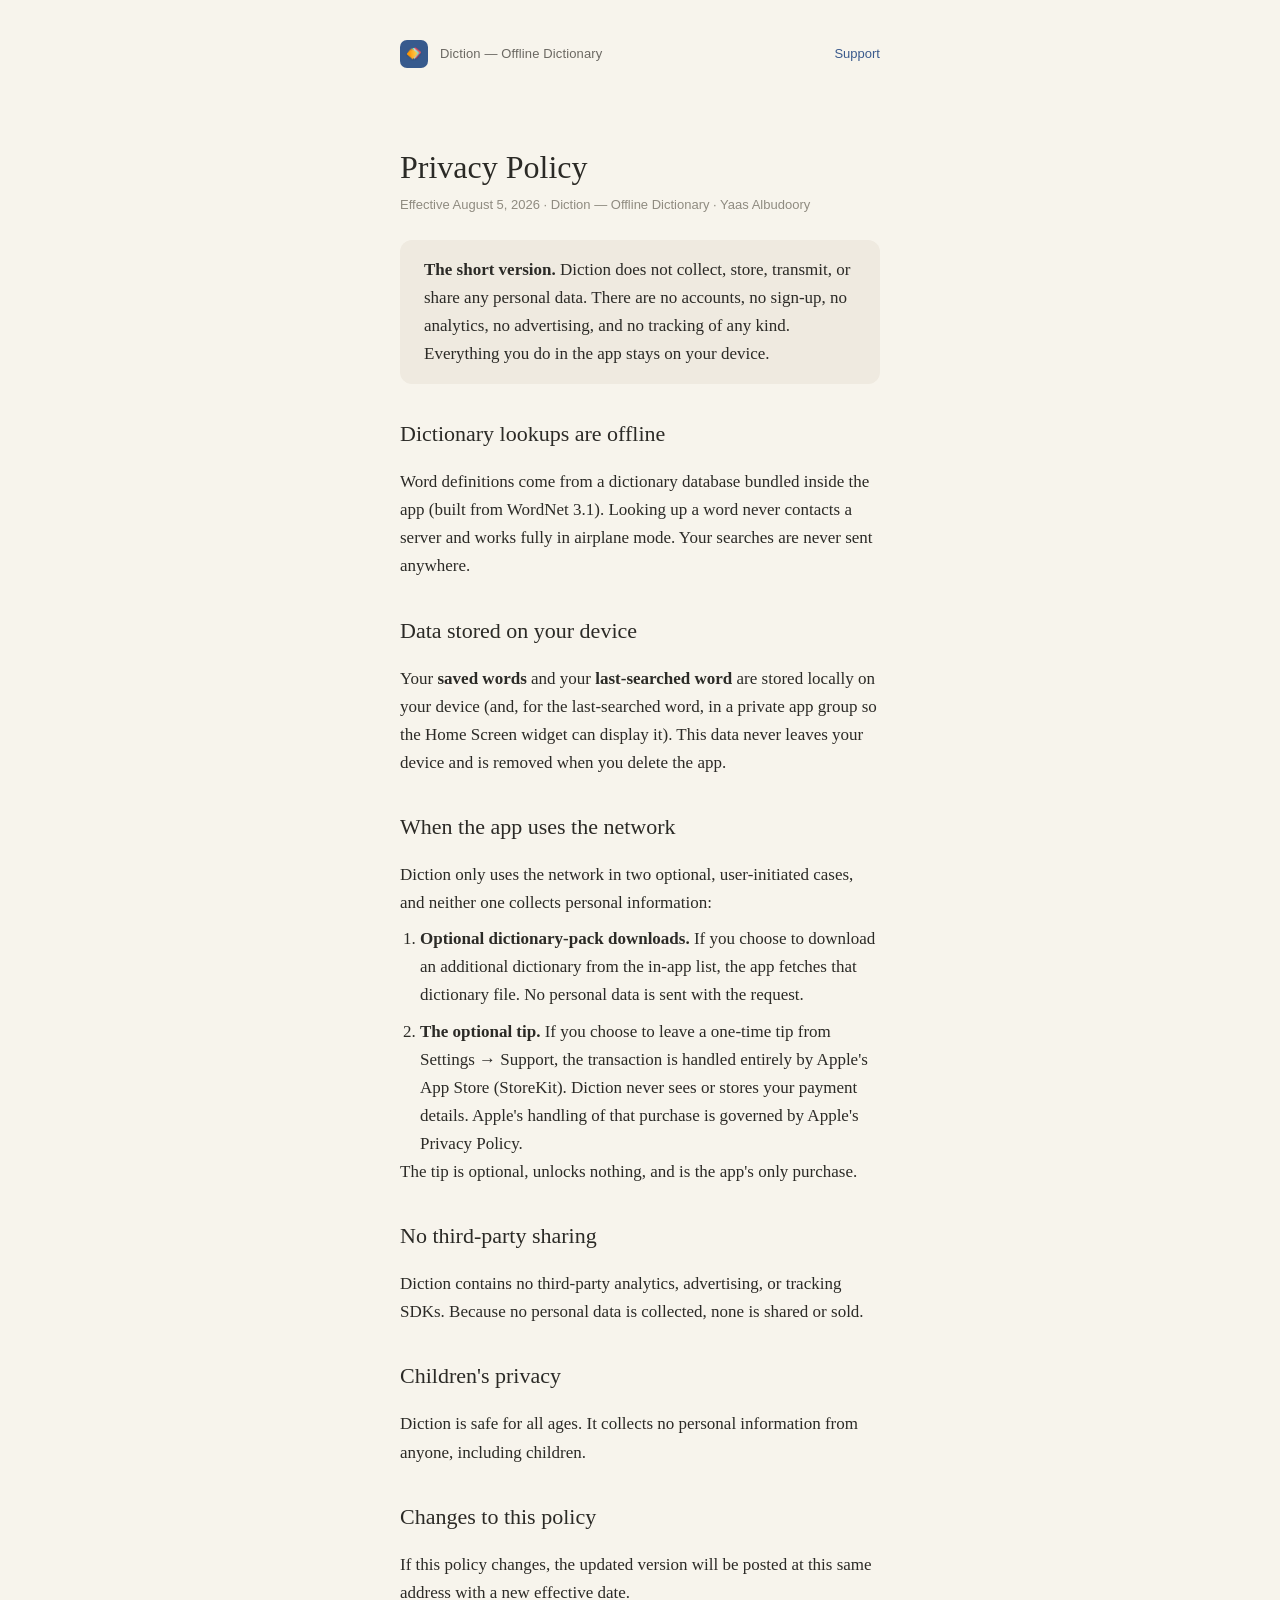
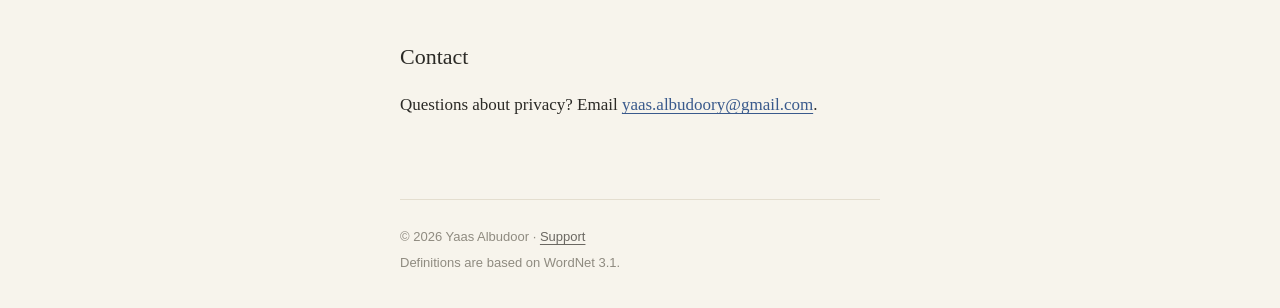
==== privacy/index.html @ 35ffe4fd "Support and privacy pages for Diction" ====
<!doctype html>
<html lang="en">
<head>
  <meta charset="utf-8">
  <meta name="viewport" content="width=device-width, initial-scale=1">
  <title>Diction — Privacy Policy</title>
  <meta name="description" content="Privacy policy for Diction, an offline dictionary for iPhone. Diction collects no personal data of any kind.">
  <link rel="icon" href="../favicon.png" type="image/png">
  <link rel="apple-touch-icon" href="../icon.png">
  <link rel="stylesheet" href="../style.css">
</head>
<body>
  <div class="page">

    <header class="topbar">
      <img src="../icon.png" alt="" width="28" height="28">
      <a class="wordmark" href="../">Diction — Offline Dictionary</a>
      <nav><a href="../">Support</a></nav>
    </header>

    <main class="policy">
      <h1>Privacy Policy</h1>
      <p class="effective">Effective August 5, 2026 · Diction — Offline Dictionary · Yaas Albudoory</p>

      <div class="inset">
        <p><strong>The short version.</strong> Diction does not collect,
        store, transmit, or share any personal data. There are no accounts,
        no sign-up, no analytics, no advertising, and no tracking of any
        kind. Everything you do in the app stays on your device.</p>
      </div>

      <h2>Dictionary lookups are offline</h2>
      <p>Word definitions come from a dictionary database bundled inside the
      app (built from WordNet 3.1). Looking up a word never contacts a
      server and works fully in airplane mode. Your searches are never sent
      anywhere.</p>

      <h2>Data stored on your device</h2>
      <p>Your <strong>saved words</strong> and your <strong>last-searched
      word</strong> are stored locally on your device (and, for the
      last-searched word, in a private app group so the Home Screen widget
      can display it). This data never leaves your device and is removed
      when you delete the app.</p>

      <h2>When the app uses the network</h2>
      <p>Diction only uses the network in two optional, user-initiated
      cases, and neither one collects personal information:</p>
      <ol>
        <li><strong>Optional dictionary-pack downloads.</strong> If you
        choose to download an additional dictionary from the in-app list,
        the app fetches that dictionary file. No personal data is sent with
        the request.</li>
        <li><strong>The optional tip.</strong> If you choose to leave a
        one-time tip from Settings&nbsp;→&nbsp;Support, the transaction is
        handled entirely by Apple's App&nbsp;Store (StoreKit). Diction never
        sees or stores your payment details. Apple's handling of that
        purchase is governed by Apple's Privacy Policy.</li>
      </ol>
      <p>The tip is optional, unlocks nothing, and is the app's only
      purchase.</p>

      <h2>No third-party sharing</h2>
      <p>Diction contains no third-party analytics, advertising, or tracking
      SDKs. Because no personal data is collected, none is shared or
      sold.</p>

      <h2>Children's privacy</h2>
      <p>Diction is safe for all ages. It collects no personal information
      from anyone, including children.</p>

      <h2>Changes to this policy</h2>
      <p>If this policy changes, the updated version will be posted at this
      same address with a new effective date.</p>

      <h2>Contact</h2>
      <p>Questions about privacy? Email
      <a href="mailto:yaas.albudoory@gmail.com">yaas.albudoory@gmail.com</a>.</p>
    </main>

    <footer>
      © 2026 Yaas Albudoor ·
      <a href="../">Support</a><br>
      Definitions are based on WordNet 3.1.
    </footer>

  </div>
</body>
</html>
---- style.css ----
/* Diction — support site.
   Tokens mirror the Diction Design System (Figma) via DesignTokens.swift.
   Content voice: ui-serif (New York on Apple devices). Chrome voice: system sans. */

:root {
  color-scheme: light dark;

  /* color/* */
  --canvas: #F7F4EC;
  --elevated: #FFFDF7;
  --inset: #EFEAE0;
  --text-primary: #2B2A26;
  --text-secondary: #6B6862;
  --text-tertiary: #8F8B80;
  --hairline: #E4DECF;
  --accent: #3A5A8C;
  --accent-pressed: #2E4870;
  --discard: #C0392B;
  --store: #3B8C5A;

  /* type */
  --serif: ui-serif, "New York", "Iowan Old Style", Georgia, "Times New Roman", serif;
  --sans: -apple-system, BlinkMacSystemFont, ui-sans-serif, "Segoe UI", Helvetica, Arial, sans-serif;

  /* space */
  --space-xs: 0.25rem;
  --space-s: 0.5rem;
  --space-m: 0.75rem;
  --space-l: 1rem;
  --space-xl: 1.5rem;
  --space-xxl: 2rem;

  /* radius */
  --radius-small: 12px;
}

@media (prefers-color-scheme: dark) {
  :root {
    --canvas: #14130F;
    --elevated: #201E18;
    --inset: #0E0D0A;
    --text-primary: #EFEAE0;
    --text-secondary: #A8A296;
    --text-tertiary: #6B6862;
    --hairline: #35322A;
    --accent: #9DB4D9;
    --accent-pressed: #7B97C4;
    --discard: #E0685A;
    --store: #7CC29A;
  }
}

* { margin: 0; padding: 0; box-sizing: border-box; }

html { -webkit-text-size-adjust: 100%; }

body {
  background: var(--canvas);
  color: var(--text-primary);
  font-family: var(--serif);
  font-size: 1.0625rem; /* Content/Body 17 */
  line-height: 1.65;
}

.page {
  max-width: 33rem;
  margin: 0 auto;
  padding: var(--space-xl) var(--space-xl) var(--space-xxl);
}

/* ---- chrome ---- */

.topbar {
  display: flex;
  align-items: center;
  gap: var(--space-m);
  padding-block: var(--space-l);
  margin-bottom: clamp(2rem, 8vw, 4rem);
  font-family: var(--sans);
  font-size: 0.8125rem; /* UI/Caption 13 */
}

.topbar img {
  width: 28px;
  height: 28px;
  border-radius: 7px;
  display: block;
}

.topbar .wordmark {
  color: var(--text-secondary);
  letter-spacing: 0.01em;
  text-decoration: none;
}

.topbar nav {
  margin-left: auto;
}

.topbar nav a {
  color: var(--accent);
  text-decoration: none;
}

.topbar nav a:hover { color: var(--accent-pressed); text-decoration: underline; }

/* ---- the entry ---- */

.headword {
  font-size: clamp(2.375rem, 9vw, 3.25rem);
  font-weight: 400;
  line-height: 1.1;
  letter-spacing: -0.01em;
}

.entry-meta {
  margin-top: var(--space-s);
  color: var(--text-secondary);
}

.entry-meta .pron { font-style: normal; }
.entry-meta .pos { font-style: italic; }

.rule {
  width: 56px;
  height: 4px;
  border: 0;
  border-radius: 999px;
  background: var(--accent);
  margin: var(--space-xl) 0;
}

.senses {
  list-style: none;
  counter-reset: sense;
}

.senses li {
  counter-increment: sense;
  padding-left: 2rem;
  position: relative;
  margin-bottom: var(--space-l);
}

.senses li::before {
  content: counter(sense);
  position: absolute;
  left: 0;
  top: 0;
  font-weight: 600;
  color: var(--text-secondary);
  font-variant-numeric: lining-nums;
}

.keep { color: var(--store); }
.let-go { color: var(--discard); }

.etymology {
  color: var(--text-secondary);
  font-style: italic;
  margin-top: var(--space-xl);
}

/* ---- sections ---- */

hr.hairline {
  border: 0;
  border-top: 1px solid var(--hairline);
  margin: clamp(2.5rem, 8vw, 3.5rem) 0;
}

h2 {
  font-size: 1.375rem; /* Content/Title 22 */
  font-weight: 500;
  margin-bottom: var(--space-l);
}

p + p { margin-top: var(--space-l); }

a {
  color: var(--accent);
  text-underline-offset: 3px;
}

a:hover { color: var(--accent-pressed); }

:focus-visible {
  outline: 2px solid var(--accent);
  outline-offset: 3px;
  border-radius: 2px;
}

/* ---- questions (usage notes) ---- */

.qa dt {
  font-weight: 600;
  margin-top: var(--space-xl);
}

.qa dt:first-child { margin-top: 0; }

.qa dd { margin-top: var(--space-xs); }

/* ---- inset panel (the app's recessed example block) ---- */

.inset {
  background: var(--inset);
  border-radius: var(--radius-small);
  padding: var(--space-l) var(--space-xl);
  margin-block: var(--space-xl);
}

/* ---- policy pages ---- */

.policy h1 {
  font-size: 2rem;
  font-weight: 500;
  line-height: 1.2;
}

.policy .effective {
  font-family: var(--sans);
  font-size: 0.8125rem;
  color: var(--text-tertiary);
  margin-top: var(--space-s);
}

.policy h2 { margin-top: var(--space-xxl); }

.policy ul, .policy ol { padding-left: 1.25rem; }
.policy li { margin-top: var(--space-s); }

/* ---- footer ---- */

footer {
  margin-top: clamp(3rem, 10vw, 5rem);
  padding-top: var(--space-xl);
  border-top: 1px solid var(--hairline);
  font-family: var(--sans);
  font-size: 0.8125rem;
  color: var(--text-tertiary);
  line-height: 2;
}

footer a { color: var(--text-secondary); }
footer a:hover { color: var(--accent); }

@media print {
  .topbar nav, footer { display: none; }
}
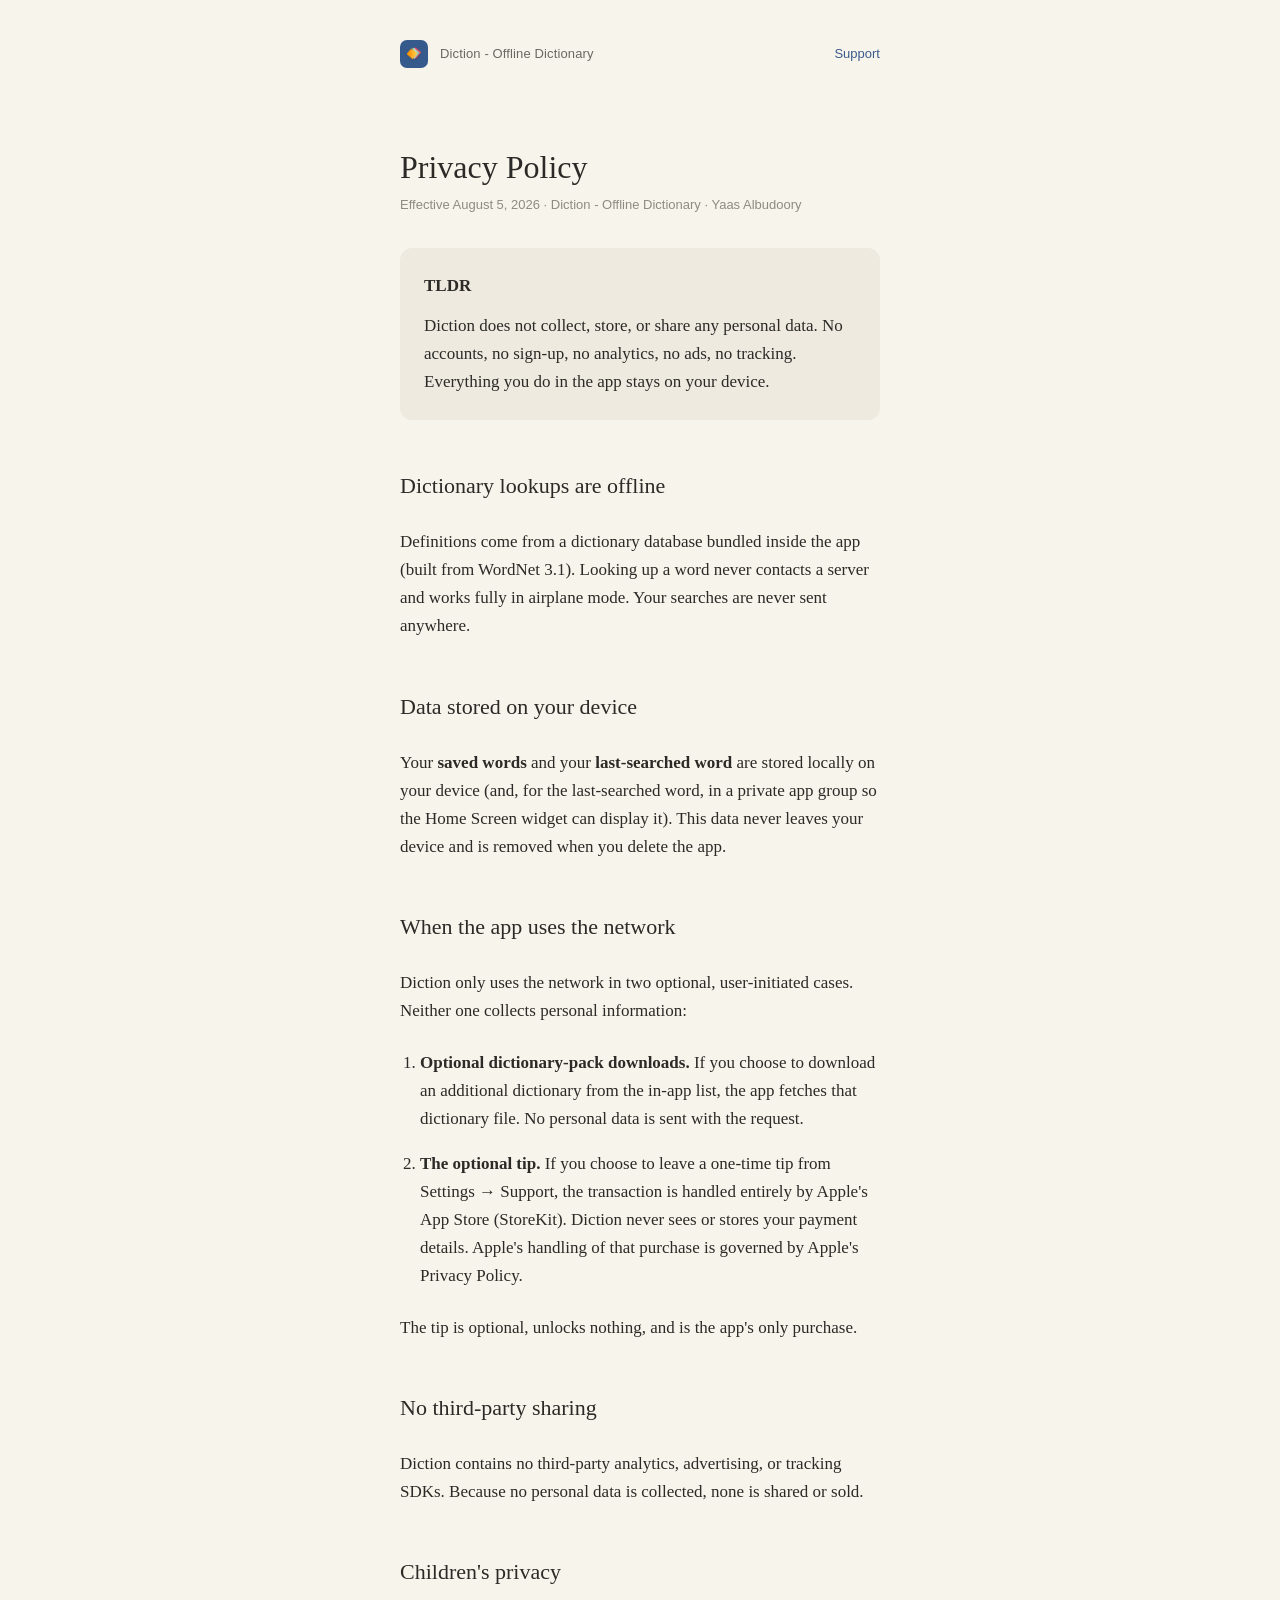
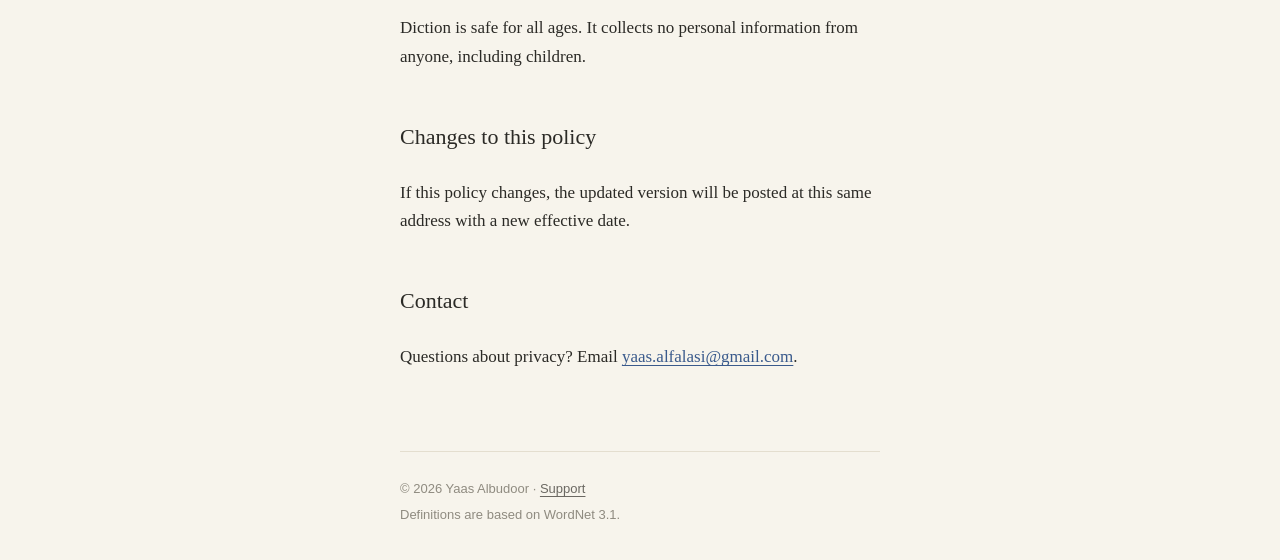
==== commit 90d4af7f: "Looser spacing, tighter copy, TLDR block, support email swap" ====
--- a/privacy/index.html
+++ b/privacy/index.html
@@ -3,7 +3,7 @@
 <head>
   <meta charset="utf-8">
   <meta name="viewport" content="width=device-width, initial-scale=1">
-  <title>Diction — Privacy Policy</title>
+  <title>Diction - Privacy Policy</title>
   <meta name="description" content="Privacy policy for Diction, an offline dictionary for iPhone. Diction collects no personal data of any kind.">
   <link rel="icon" href="../favicon.png" type="image/png">
   <link rel="apple-touch-icon" href="../icon.png">
@@ -14,25 +14,25 @@
 
     <header class="topbar">
       <img src="../icon.png" alt="" width="28" height="28">
-      <a class="wordmark" href="../">Diction — Offline Dictionary</a>
+      <a class="wordmark" href="../">Diction - Offline Dictionary</a>
       <nav><a href="../">Support</a></nav>
     </header>
 
     <main class="policy">
       <h1>Privacy Policy</h1>
-      <p class="effective">Effective August 5, 2026 · Diction — Offline Dictionary · Yaas Albudoory</p>
+      <p class="effective">Effective August 5, 2026 · Diction - Offline Dictionary · Yaas Albudoory</p>
 
       <div class="inset">
-        <p><strong>The short version.</strong> Diction does not collect,
-        store, transmit, or share any personal data. There are no accounts,
-        no sign-up, no analytics, no advertising, and no tracking of any
-        kind. Everything you do in the app stays on your device.</p>
+        <p><strong>TLDR</strong></p>
+        <p>Diction does not collect, store, or share any personal data.
+        No accounts, no sign-up, no analytics, no ads, no tracking.
+        Everything you do in the app stays on your device.</p>
       </div>
 
       <h2>Dictionary lookups are offline</h2>
-      <p>Word definitions come from a dictionary database bundled inside the
-      app (built from WordNet 3.1). Looking up a word never contacts a
-      server and works fully in airplane mode. Your searches are never sent
+      <p>Definitions come from a dictionary database bundled inside the app
+      (built from WordNet 3.1). Looking up a word never contacts a server
+      and works fully in airplane mode. Your searches are never sent
       anywhere.</p>
 
       <h2>Data stored on your device</h2>
@@ -44,7 +44,7 @@
 
       <h2>When the app uses the network</h2>
       <p>Diction only uses the network in two optional, user-initiated
-      cases, and neither one collects personal information:</p>
+      cases. Neither one collects personal information:</p>
       <ol>
         <li><strong>Optional dictionary-pack downloads.</strong> If you
         choose to download an additional dictionary from the in-app list,
@@ -74,7 +74,7 @@
 
       <h2>Contact</h2>
       <p>Questions about privacy? Email
-      <a href="mailto:yaas.albudoory@gmail.com">yaas.albudoory@gmail.com</a>.</p>
+      <a href="mailto:yaas.alfalasi@gmail.com">yaas.alfalasi@gmail.com</a>.</p>
     </main>
 
     <footer>
--- a/style.css
+++ b/style.css
@@ -139,7 +139,7 @@
   counter-increment: sense;
   padding-left: 2rem;
   position: relative;
-  margin-bottom: var(--space-l);
+  margin-bottom: var(--space-xl);
 }
 
 .senses li::before {
@@ -158,7 +158,7 @@
 .etymology {
   color: var(--text-secondary);
   font-style: italic;
-  margin-top: var(--space-xl);
+  margin-top: var(--space-xxl);
 }
 
 /* ---- sections ---- */
@@ -172,10 +172,10 @@
 h2 {
   font-size: 1.375rem; /* Content/Title 22 */
   font-weight: 500;
-  margin-bottom: var(--space-l);
-}
-
-p + p { margin-top: var(--space-l); }
+  margin-bottom: var(--space-xl);
+}
+
+p + p { margin-top: var(--space-xl); }
 
 a {
   color: var(--accent);
@@ -194,21 +194,23 @@
 
 .qa dt {
   font-weight: 600;
-  margin-top: var(--space-xl);
+  margin-top: var(--space-xxl);
 }
 
 .qa dt:first-child { margin-top: 0; }
 
-.qa dd { margin-top: var(--space-xs); }
+.qa dd { margin-top: var(--space-s); }
 
 /* ---- inset panel (the app's recessed example block) ---- */
 
 .inset {
   background: var(--inset);
   border-radius: var(--radius-small);
-  padding: var(--space-l) var(--space-xl);
-  margin-block: var(--space-xl);
-}
+  padding: var(--space-xl);
+  margin-block: var(--space-xxl);
+}
+
+.inset p + p { margin-top: var(--space-m); }
 
 /* ---- policy pages ---- */
 
@@ -225,10 +227,11 @@
   margin-top: var(--space-s);
 }
 
-.policy h2 { margin-top: var(--space-xxl); }
-
-.policy ul, .policy ol { padding-left: 1.25rem; }
-.policy li { margin-top: var(--space-s); }
+.policy h2 { margin-top: 3rem; }
+
+.policy ul, .policy ol { padding-left: 1.25rem; margin-top: var(--space-xl); }
+.policy li { margin-top: var(--space-l); }
+.policy ol + p, .policy ul + p { margin-top: var(--space-xl); }
 
 /* ---- footer ---- */
 
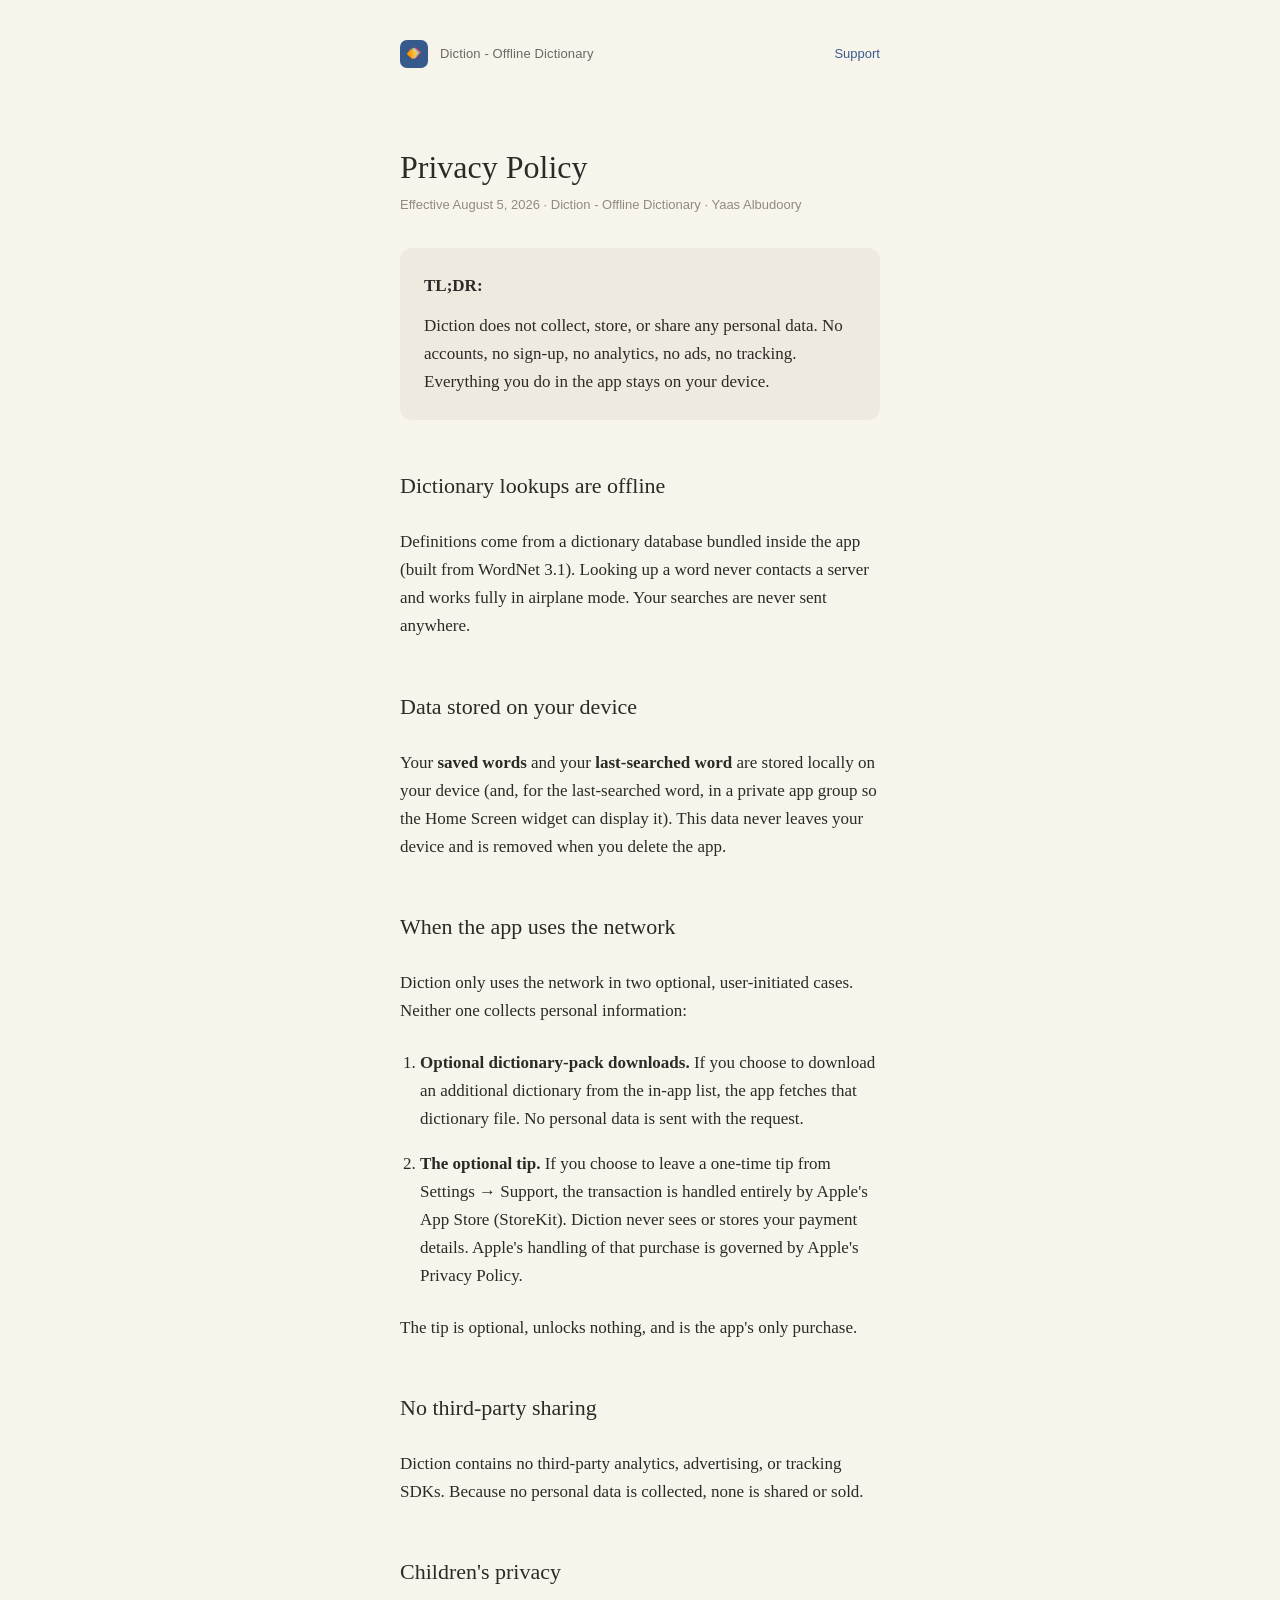
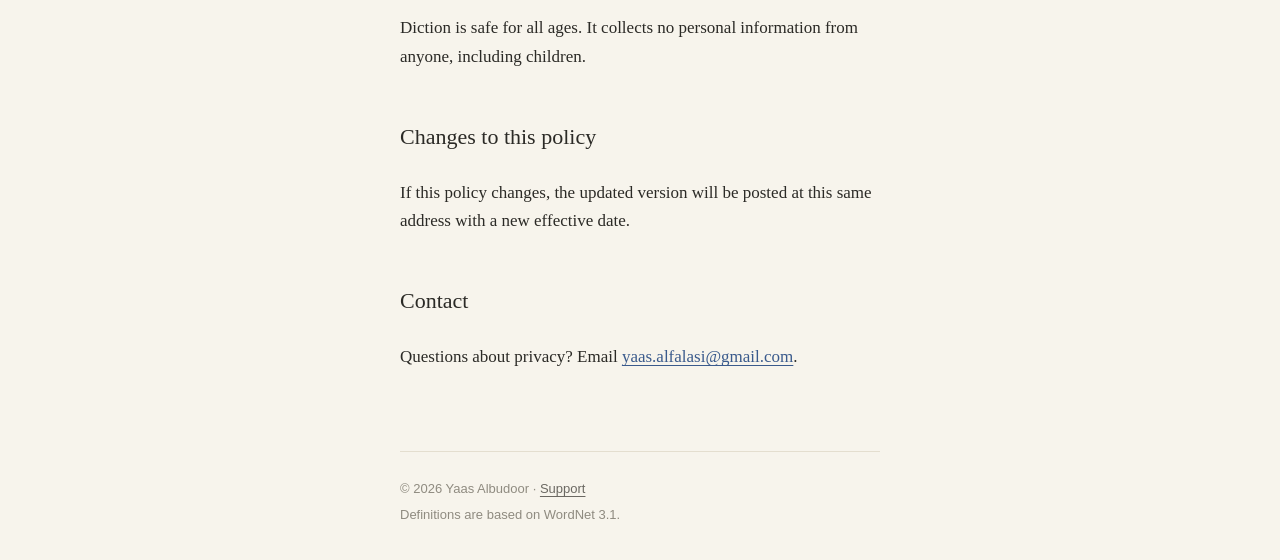
==== commit c03e8334: "TLDR label to TL;DR:" ====
--- a/privacy/index.html
+++ b/privacy/index.html
@@ -23,7 +23,7 @@
       <p class="effective">Effective August 5, 2026 · Diction - Offline Dictionary · Yaas Albudoory</p>
 
       <div class="inset">
-        <p><strong>TLDR</strong></p>
+        <p><strong>TL;DR:</strong></p>
         <p>Diction does not collect, store, or share any personal data.
         No accounts, no sign-up, no analytics, no ads, no tracking.
         Everything you do in the app stays on your device.</p>
